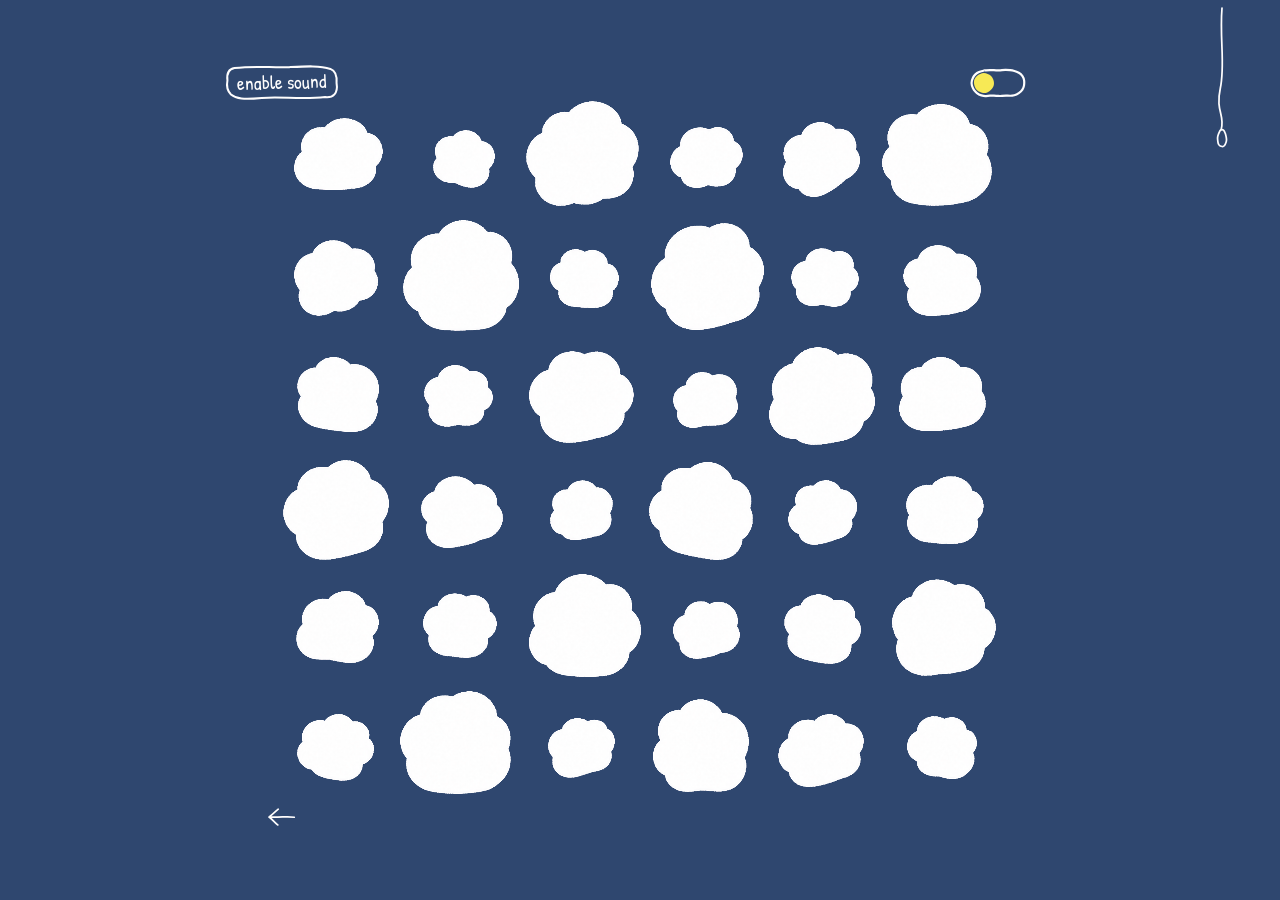
==== sheep.html @ f8cb6d86 "Update light pull rope feedback" ====
<!doctype html>
<html lang="en">
  <head>
    <meta charset="UTF-8" />
    <meta name="viewport" content="width=device-width, initial-scale=1.0" />
    <meta name="theme-color" content="#2F476F" />
    <meta name="description" content="Meet the little sheep." />
    <link rel="icon" href="/favicon.ico?v=20261114-3" sizes="any" />
    <link rel="icon" type="image/png" href="/favicon.png?v=20261114-3" />
    <title>Little Sheep · by Lan</title>
    <style>
      body { background: #2f476f; }
      .curve-cover { position: fixed; inset: 0; z-index: 1000; width: 100%; height: 100%; fill: #a8b5cc; pointer-events: none; visibility: hidden; }
    </style>
    <script type="module" crossorigin src="/assets/translate-toggle-D_30rNad.js"></script>
    <link rel="stylesheet" crossorigin href="/assets/translate-toggle-Cw1ypY0D.css">
  </head>
  <body class="sheep-page">
    <a class="home-link" href="./" aria-label="Back to home">
      <span class="home-link-art" data-press-art><svg viewBox="0 0 44 30" width="40" height="30" fill="none" stroke="#fefdfd" stroke-width="2.1" stroke-linecap="round" stroke-linejoin="round" aria-hidden="true"><path d="M37 15 C29 14 21 16 6 15 M17 5 C13 9 10 12 6 15 C10 18 13 22 17 25" /></svg></span>
    </a>
    <button
      class="translate-toggle"
      id="translate-toggle"
      type="button"
      role="switch"
      aria-label="Translate"
      aria-checked="false"
      data-state="off"
      title="Translate"
      style="background:transparent;border:0"
    >
      <svg class="translate-toggle-art" viewBox="0 0 68 36" aria-hidden="true">
        <path class="translate-toggle-track" id="translate-toggle-track" />
        <path class="translate-toggle-knob" id="translate-toggle-knob" />
      </svg>
    </button>
    <button class="light-switch" id="light-switch" type="button" role="switch" aria-label="Light switch" aria-checked="false" data-state="day" style="background:transparent;border:0">
      <svg class="light-switch-art" viewBox="0 0 90 190" width="76" height="190" fill="none" stroke="#fefdfd" stroke-width="2.05" stroke-linecap="round" stroke-linejoin="round" aria-hidden="true">
        <path class="light-cord" id="light-cord" d="M45 -8 C42 29 49 59 43 87 S49 119 44 136" />
        <path class="light-pull-ring" id="light-pull-ring" d="M44 136 C39 141 38 148 40 153 C43 158 48 155 50 150 C52 145 49 139 44 136 Z" />
      </svg>
    </button>
    <main class="sheep-shell">
      <div class="sheep-viewport">
        <div class="sheep-board" id="sheep-board" aria-label="A field of little sheep. Hover to reveal and hear them; click or touch to enable sound if your browser blocks playback.">
          <img class="sheep-base" src="/assets/sheep-base-hd-2f476f.png" alt="Thirty-six white little sheep on a deep blue background" draggable="false" />
          <div class="face-layer" id="face-layer" aria-hidden="true"></div>
        </div>
      </div>
    </main>
    <svg class="curve-cover" aria-hidden="true" viewBox="0 0 100 100" preserveAspectRatio="none"><path d="M0 100H100V0H0Z" /></svg>
  </body>
</html>
---- assets/translate-toggle-Cw1ypY0D.css ----
@font-face{font-family:Patrick Hand;src:url(/assets/patrick-hand.ttf) format("truetype");font-style:normal;font-weight:400;font-display:swap}@font-face{font-family:superpop-variable;src:url(/assets/superpop-variable.ttf) format("truetype");font-style:normal;font-weight:200 700;font-display:swap}@font-face{font-family:"Baloo 2";src:url(/assets/baloo2-latin.woff2) format("woff2");font-style:normal;font-weight:400 600;font-display:swap}:root{--sheep-control-right-center: calc(75vw + 38px) ;--sheep-control-top: 6.6vh;--sheep-control-art-scale: 1;font-family:"Baloo 2",Arial Rounded MT Bold,system-ui,sans-serif;color:#44434a;background:#2f476f;font-synthesis:none;text-rendering:optimizeLegibility;-webkit-font-smoothing:antialiased}*{box-sizing:border-box}.app-view.is-hidden{visibility:hidden;pointer-events:none}.sheep-view{position:fixed;inset:0}html,body{width:100%;min-height:100%;margin:0}body{overflow:hidden;background:#2f476f}@media(hover:hover)and (pointer:fine){html,body,body *{cursor:none!important}}.mushroom-pointer{position:fixed;z-index:2147483647;top:0;left:0;width:32px;height:39px;opacity:0;display:block;pointer-events:none;-webkit-user-select:none;user-select:none;transform:translate3d(-100px,-100px,0);will-change:transform;isolation:isolate}.mushroom-pointer.is-visible{opacity:1}.curve-cover{position:fixed;inset:0;z-index:1000;width:100%;height:100%;fill:#a8b5cc;pointer-events:none;visibility:hidden}.curve-transition-active .mushroom-pointer{opacity:0}@media(hover:none),(pointer:coarse){.mushroom-pointer{display:none}}.entry-shell{display:flex;min-height:100svh;width:100%;flex-direction:column;align-items:center;justify-content:center;padding:32px 18px 44px;text-align:center}.entry-page .entry-shell{font-family:superpop-variable,Arial Rounded MT Bold,system-ui,sans-serif;font-weight:200}.entry-intro{margin-bottom:32px;transform:translateY(13px)}.entry-intro h1{margin:0;color:#fff1cf;font-size:clamp(17px,1.85vw,21px);font-weight:400;line-height:1.2;letter-spacing:.005em}.entry-intro p{margin:8px 0 0;transform:translateY(3px);color:#e3e1e5;font-family:"Baloo 2",Arial Rounded MT Bold,system-ui,sans-serif;font-size:clamp(16px,1.55vw,18px);font-weight:400;line-height:1.3}.line-frame{position:relative;width:min(705px,94vw);aspect-ratio:3 / 1;touch-action:none}.line-frame canvas{display:block;position:absolute;inset:0;width:100%;height:100%}.line-frame .rive-canvas{top:calc(16px - 10.5%);left:-10.5%;right:auto;bottom:auto;width:121%;height:121%}.rive-canvas{filter:invert(1);mix-blend-mode:screen;touch-action:none}.entry-enter{--entry-enter-offset-y: 16px;margin-top:34px;transform-origin:center;visibility:hidden;opacity:0;pointer-events:none;color:#c4b977;font-size:clamp(20px,2.3vw,24px);font-weight:200;line-height:1.3;text-decoration:none;transition:font-weight .18s ease,color .18s ease,text-shadow .18s ease}.entry-enter:hover,.entry-enter.is-activating{color:#f7e955;font-weight:700}.entry-enter:hover{text-shadow:0 0 7px rgb(247 233 85 / 30%),0 0 15px rgb(247 233 85 / 16%)}.entry-enter.is-activating{text-shadow:0 0 7px rgb(247 233 85 / 42%),0 0 15px rgb(247 233 85 / 24%)}.entry-enter:focus-visible{outline:2px solid currentColor;outline-offset:5px}.entry-credit{margin:16px 0 0;font-size:14px;font-weight:200;letter-spacing:.01em;color:#cbd5e7}.sheep-shell{position:relative;z-index:1;display:grid;min-height:100svh;place-items:center;padding:3vmin}.sheep-viewport{position:relative;width:min(94vw,88svh,900px);aspect-ratio:1}.sheep-board{position:relative;width:100%;aspect-ratio:1;touch-action:none;-webkit-user-select:none;user-select:none}.translate-toggle{position:fixed;z-index:50;top:var(--sheep-control-top);left:var(--sheep-control-right-center);transform:translate(-50%);display:grid;width:76px;height:48px;place-items:center;padding:4px;border:0;border-radius:999px;background:transparent;-webkit-tap-highlight-color:transparent}.translate-toggle-art{display:block;width:68px;height:36px;overflow:visible;transform:scale(var(--sheep-control-art-scale));transform-origin:center}.translate-toggle-track{fill:transparent;stroke:#fefdfd;stroke-width:2.5px;stroke-linecap:round;stroke-linejoin:round}.translate-toggle-knob,.translate-toggle[data-state=on] .translate-toggle-track{fill:#f7e955}.translate-toggle[data-state=on] .translate-toggle-knob{fill:#866389}.translate-toggle:focus-visible{outline:2px solid #866389;outline-offset:2px}.sheep-base,.face-layer{position:absolute;inset:0;width:100%;height:100%}.sheep-base{display:block;pointer-events:none}.face-layer{pointer-events:none}.sheep-board.is-momentum-ready>.sheep-base{visibility:hidden}.sheep-motion,.sheep-body{position:absolute;display:block;pointer-events:none}.sheep-motion{overflow:visible}.sheep-body-mask{position:absolute;inset:0;pointer-events:none;-webkit-mask-image:url(/assets/sheep-body-mask.png);mask-image:url(/assets/sheep-body-mask.png);mask-mode:alpha;-webkit-mask-size:var(--sheep-mask-size, 100% 100%);mask-size:var(--sheep-mask-size, 100% 100%);-webkit-mask-position:var(--sheep-mask-position, 0 0);mask-position:var(--sheep-mask-position, 0 0);-webkit-mask-repeat:no-repeat;mask-repeat:no-repeat}.sheep-face{display:block;position:absolute;opacity:0;pointer-events:none;transform:translateY(22%) scale(.72);transform-origin:center 72%;transition:opacity .17s ease-out,transform .32s cubic-bezier(.19,1.27,.32,1);will-change:transform,opacity}.sheep-face.is-active{opacity:1;transform:translateY(0) scale(1)}@media(max-width:500px){:root{--sheep-control-right-center: 75vw;--sheep-control-top: max(28px, env(safe-area-inset-top), env(safe-area-inset-bottom))}.entry-shell{padding-bottom:24px}.entry-intro{margin-bottom:22px;transform:none}.entry-intro p{transform:none}.line-frame .rive-canvas{inset:0;width:100%;height:100%}.entry-enter{--entry-enter-offset-y: 8px;margin-top:28px}.entry-credit{margin-top:12px}.sheep-viewport{width:min(94vw,76svh);overflow:hidden}.sheep-board{position:absolute;width:150%;left:-25%;top:-25%}.sheep-board .is-outer-ring{display:none}.sheep-base{clip-path:inset(20% 19% 20.5% 19%)}}@media(prefers-reduced-motion:reduce){.sheep-face{transition:none}}.sound-recovery{position:fixed;left:calc(100vw - var(--sheep-control-right-center));top:var(--sheep-control-top);transform:translate(-50%);z-index:50;width:132px;height:48px;padding:0;border:0;background:transparent;color:#fefdfd;font:22px Patrick Hand,cursive;line-height:1;cursor:pointer;-webkit-tap-highlight-color:transparent}.sound-recovery-art{position:relative;display:grid;place-items:center;width:100%;height:100%;transform-origin:center}.sound-recovery svg{position:absolute;inset:2px 0;width:100%;height:44px;overflow:visible;transform:scale(var(--sheep-control-art-scale));transform-origin:center}.sound-recovery path{fill:none;stroke:currentColor;stroke-width:2.3;stroke-linecap:round;stroke-linejoin:round}.sound-recovery-label{position:relative;display:block;transform:rotate(-1.3deg) translateY(-1px) scale(var(--sheep-control-art-scale))}.sound-recovery[hidden]{display:none}.sound-recovery:focus-visible{outline:2px solid currentColor;outline-offset:4px}@media(max-width:500px){.sound-recovery{width:96px;font-size:18px}.sound-recovery svg{left:50%;right:auto;width:87px;transform:translate(-50%) scale(var(--sheep-control-art-scale))}}.home-link{position:fixed;z-index:50;left:calc(100vw - var(--sheep-control-right-center));bottom:var(--sheep-control-top);transform:translate(-50%);display:flex;align-items:center;justify-content:center;width:76px;height:48px;padding:0;color:#fefdfd;text-decoration:none;-webkit-tap-highlight-color:transparent}.home-link-art{display:grid;place-items:center;width:48px;height:48px;transform-origin:center}.home-link svg{display:block;width:40px;height:30px;overflow:visible;transform:scale(var(--sheep-control-art-scale));transform-origin:center}.home-link path{fill:none;stroke:currentColor;stroke-width:2.1;stroke-linecap:round;stroke-linejoin:round}.home-link:focus-visible{outline:2px solid currentColor;outline-offset:4px}.sheep-night{position:fixed;inset:0;z-index:20;pointer-events:none;display:none}.sheep-page .sheep-night{display:block}.sheep-night-shade,.sheep-night-stars{position:absolute;inset:0}.sheep-night-shade{background:radial-gradient(circle var(--night-radius, 280px) at var(--night-x, 50%) var(--night-y, 50%),rgb(0 0 0 / 2%) 0%,rgb(0 0 0 / 12%) 22%,rgb(0 0 0 / 42%) 48%,rgb(0 0 0 / 72%) 76%,rgb(0 0 0 / 86%) 100%)}.sheep-light-definitions{position:absolute;pointer-events:none;overflow:hidden}.sheep-night-shade.is-risograph{background:#000000db;-webkit-mask-image:linear-gradient(#000,#000),var(--night-stamp);mask-image:linear-gradient(#000,#000),var(--night-stamp);-webkit-mask-size:100% 100%,calc(var(--night-radius) * 2) calc(var(--night-radius) * 2);mask-size:100% 100%,calc(var(--night-radius) * 2) calc(var(--night-radius) * 2);-webkit-mask-repeat:no-repeat;mask-repeat:no-repeat;-webkit-mask-position:0 0,calc(var(--night-x) - var(--night-radius)) calc(var(--night-y) - var(--night-radius));mask-position:0 0,calc(var(--night-x) - var(--night-radius)) calc(var(--night-y) - var(--night-radius));-webkit-mask-composite:xor;mask-composite:exclude}.sheep-night-glow{position:fixed;z-index:0;pointer-events:none;display:none;left:calc(var(--night-x, 50vw) - var(--night-radius, 280px));top:calc(var(--night-y, 50vh) - var(--night-radius, 280px));width:calc(var(--night-radius, 280px) * 2);height:calc(var(--night-radius, 280px) * 2);background:var(--night-glow-stamp) center / contain no-repeat;mix-blend-mode:screen;opacity:.92}.sheep-page .sheep-night-glow:not([hidden]){display:block}.sheep-star{position:absolute;opacity:var(--star-opacity);color:#f4cd62;transform-origin:center;animation:sheep-star-twinkle var(--star-duration) ease-out var(--star-delay) infinite}.sheep-star svg{display:block;width:100%;height:100%;overflow:visible;filter:var(--sheep-star-filter, none)}.sheep-star path{fill:currentColor;stroke:none}.sheep-night.is-paused .sheep-star{animation-play-state:paused}@keyframes sheep-star-twinkle{0%,to{opacity:var(--star-opacity);transform:scale(1)}50%{opacity:calc(var(--star-opacity) * .2);transform:scale(.65)}}.light-switch{position:fixed;z-index:60;top:0;right:1.6vw;width:76px;height:190px;padding:0;border:0;background:transparent;touch-action:none;-webkit-tap-highlight-color:transparent}.light-switch-art{display:block;width:100%;height:100%;overflow:visible}.light-cord,.light-pull-ring{fill:none;stroke:#fefdfd;stroke-width:2.05;stroke-linecap:round;stroke-linejoin:round}.light-cord{stroke-width:var(--light-cord-width, 2.05px)}.light-switch:focus-visible{outline:2px solid #f7e955;outline-offset:-2px;border-radius:24px}@media(max-width:500px){.light-switch{right:0;transform:scale(.88);transform-origin:top center}}@media(prefers-reduced-motion:reduce){.sheep-star{animation:none}}
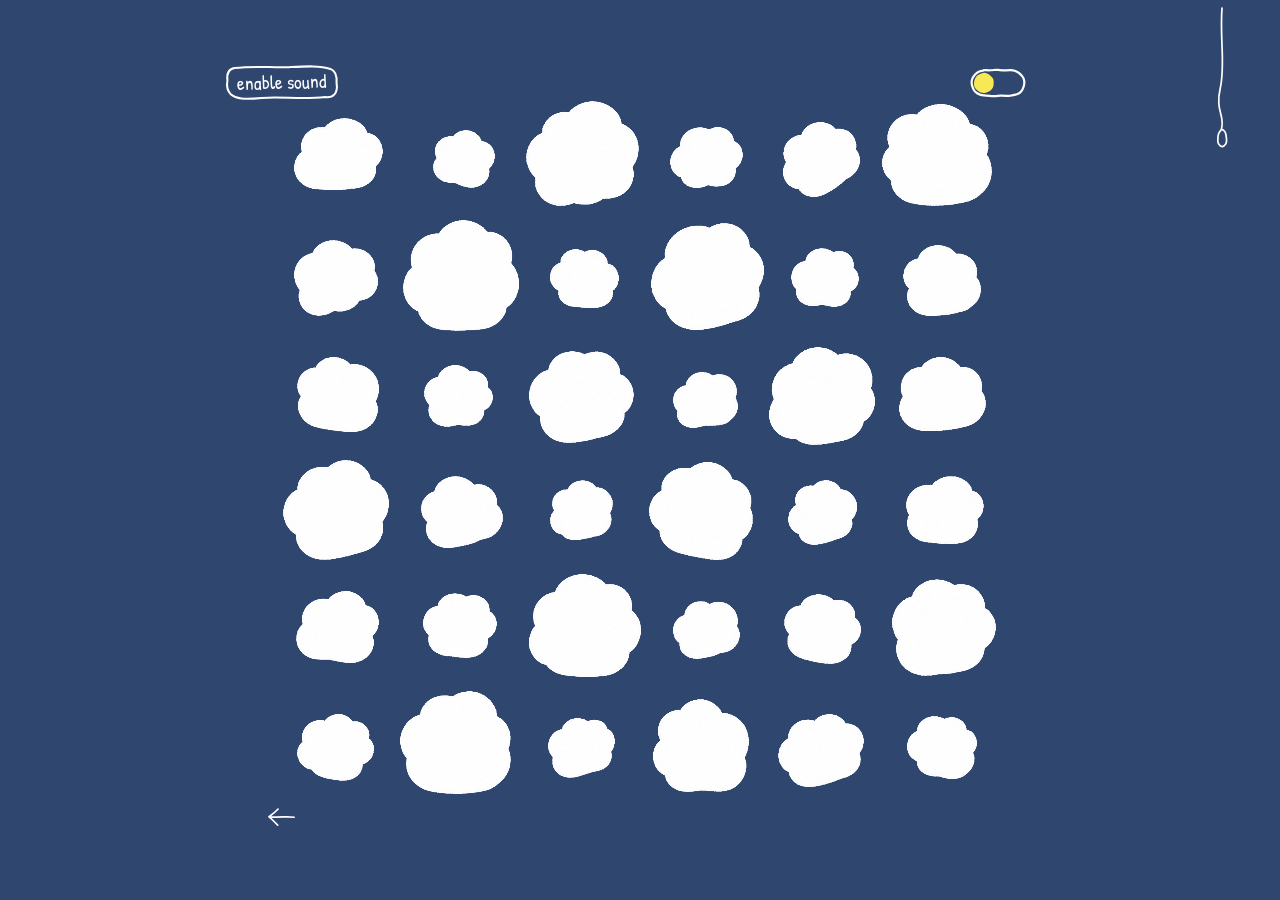
==== commit acb29eda: "Soften light switch pull feedback" ====
--- a/sheep.html
+++ b/sheep.html
@@ -12,8 +12,8 @@
       body { background: #2f476f; }
       .curve-cover { position: fixed; inset: 0; z-index: 1000; width: 100%; height: 100%; fill: #a8b5cc; pointer-events: none; visibility: hidden; }
     </style>
-    <script type="module" crossorigin src="/assets/translate-toggle-D_30rNad.js"></script>
-    <link rel="stylesheet" crossorigin href="/assets/translate-toggle-Cw1ypY0D.css">
+    <script type="module" crossorigin src="/assets/translate-toggle-CAaDZw1G.js"></script>
+    <link rel="stylesheet" crossorigin href="/assets/translate-toggle-Buta1NpE.css">
   </head>
   <body class="sheep-page">
     <a class="home-link" href="./" aria-label="Back to home">
--- a/assets/translate-toggle-Buta1NpE.css
+++ b/assets/translate-toggle-Buta1NpE.css
@@ -0,0 +1 @@
+@font-face{font-family:Patrick Hand;src:url(/assets/patrick-hand.ttf) format("truetype");font-style:normal;font-weight:400;font-display:swap}@font-face{font-family:superpop-variable;src:url(/assets/superpop-variable.ttf) format("truetype");font-style:normal;font-weight:200 700;font-display:swap}@font-face{font-family:"Baloo 2";src:url(/assets/baloo2-latin.woff2) format("woff2");font-style:normal;font-weight:400 600;font-display:swap}:root{--sheep-control-right-center: calc(75vw + 38px) ;--sheep-control-top: 6.6vh;--sheep-control-art-scale: 1;font-family:"Baloo 2",Arial Rounded MT Bold,system-ui,sans-serif;color:#44434a;background:#2f476f;font-synthesis:none;text-rendering:optimizeLegibility;-webkit-font-smoothing:antialiased}*{box-sizing:border-box}.app-view.is-hidden{visibility:hidden;pointer-events:none}.sheep-view{position:fixed;inset:0}html,body{width:100%;min-height:100%;margin:0}body{overflow:hidden;overscroll-behavior:none;background:#2f476f}@media(hover:hover)and (pointer:fine){html,body,body *{cursor:none!important}}.mushroom-pointer{position:fixed;z-index:2147483647;top:0;left:0;width:32px;height:39px;opacity:0;display:block;pointer-events:none;-webkit-user-select:none;user-select:none;transform:translate3d(-100px,-100px,0);will-change:transform;isolation:isolate}.mushroom-pointer.is-visible{opacity:1}.curve-cover{position:fixed;inset:0;z-index:1000;width:100%;height:100%;fill:#a8b5cc;pointer-events:none;visibility:hidden}.curve-transition-active .mushroom-pointer{opacity:0}.entry-shell{display:flex;min-height:100svh;width:100%;flex-direction:column;align-items:center;justify-content:center;padding:32px 18px 44px;text-align:center}.entry-page .entry-shell{font-family:superpop-variable,Arial Rounded MT Bold,system-ui,sans-serif;font-weight:200}.entry-intro{margin-bottom:32px;transform:translateY(13px)}.entry-intro h1{margin:0;color:#fff1cf;font-size:clamp(17px,1.85vw,21px);font-weight:400;line-height:1.2;letter-spacing:.005em}.entry-intro p{margin:8px 0 0;transform:translateY(3px);color:#e3e1e5;font-family:"Baloo 2",Arial Rounded MT Bold,system-ui,sans-serif;font-size:clamp(16px,1.55vw,18px);font-weight:400;line-height:1.3}.line-frame{position:relative;width:min(705px,94vw);aspect-ratio:3 / 1;touch-action:none}.line-frame canvas{display:block;position:absolute;inset:0;width:100%;height:100%}.line-frame .rive-canvas{top:calc(16px - 10.5%);left:-10.5%;right:auto;bottom:auto;width:121%;height:121%}.rive-canvas{filter:invert(1);mix-blend-mode:screen;touch-action:none}.entry-enter{--entry-enter-offset-y: 16px;margin-top:34px;transform-origin:center;visibility:hidden;opacity:0;pointer-events:none;color:#c4b977;font-size:clamp(20px,2.3vw,24px);font-weight:200;line-height:1.3;text-decoration:none;transition:font-weight .18s ease,color .18s ease,text-shadow .18s ease}.entry-enter:hover,.entry-enter.is-activating{color:#f7e955;font-weight:700}.entry-enter:hover{text-shadow:0 0 7px rgb(247 233 85 / 30%),0 0 15px rgb(247 233 85 / 16%)}.entry-enter.is-activating{text-shadow:0 0 7px rgb(247 233 85 / 42%),0 0 15px rgb(247 233 85 / 24%)}.entry-enter:focus-visible{outline:2px solid currentColor;outline-offset:5px}.entry-credit{margin:16px 0 0;font-size:14px;font-weight:200;letter-spacing:.01em;color:#cbd5e7}.sheep-shell{position:relative;z-index:1;display:grid;min-height:100svh;place-items:center;padding:3vmin}.sheep-viewport{position:relative;width:min(94vw,88svh,900px);aspect-ratio:1}.sheep-board{position:relative;width:100%;aspect-ratio:1;touch-action:none;-webkit-user-select:none;user-select:none}.translate-toggle{position:fixed;z-index:50;top:var(--sheep-control-top);left:var(--sheep-control-right-center);transform:translate(-50%);display:grid;width:76px;height:48px;place-items:center;padding:4px;border:0;border-radius:999px;background:transparent;-webkit-tap-highlight-color:transparent}.translate-toggle-art{display:block;width:68px;height:36px;overflow:visible;transform:scale(var(--sheep-control-art-scale));transform-origin:center}.translate-toggle-track{fill:transparent;stroke:#fefdfd;stroke-width:2.5px;stroke-linecap:round;stroke-linejoin:round}.translate-toggle-knob,.translate-toggle[data-state=on] .translate-toggle-track{fill:#f7e955}.translate-toggle[data-state=on] .translate-toggle-knob{fill:#866389}.translate-toggle:focus-visible{outline:2px solid #866389;outline-offset:2px}.sheep-base,.face-layer{position:absolute;inset:0;width:100%;height:100%}.sheep-base{display:block;pointer-events:none}.face-layer{pointer-events:none}.sheep-board.is-momentum-ready>.sheep-base{visibility:hidden}.sheep-motion,.sheep-body{position:absolute;display:block;pointer-events:none}.sheep-motion{overflow:visible}.sheep-body-mask{position:absolute;inset:0;pointer-events:none;-webkit-mask-image:url(/assets/sheep-body-mask.png);mask-image:url(/assets/sheep-body-mask.png);mask-mode:alpha;-webkit-mask-size:var(--sheep-mask-size, 100% 100%);mask-size:var(--sheep-mask-size, 100% 100%);-webkit-mask-position:var(--sheep-mask-position, 0 0);mask-position:var(--sheep-mask-position, 0 0);-webkit-mask-repeat:no-repeat;mask-repeat:no-repeat}.sheep-face{display:block;position:absolute;opacity:0;pointer-events:none;transform:translateY(22%) scale(.72);transform-origin:center 72%;transition:opacity .17s ease-out,transform .32s cubic-bezier(.19,1.27,.32,1)}.sheep-face.is-active{will-change:transform,opacity;opacity:1;transform:translateY(0) scale(1)}@media(max-width:500px){:root{--sheep-control-right-center: 75vw;--sheep-control-top: max(28px, env(safe-area-inset-top), env(safe-area-inset-bottom))}.entry-shell{padding-bottom:24px}.entry-intro{margin-bottom:22px;transform:none}.entry-intro p{transform:none}.line-frame .rive-canvas{inset:0;width:100%;height:100%}.entry-enter{--entry-enter-offset-y: 8px;margin-top:28px}.entry-credit{margin-top:12px}.sheep-viewport{width:min(94vw,76svh);overflow:hidden}.sheep-board{position:absolute;width:150%;left:-25%;top:-25%}.sheep-board .is-outer-ring{display:none}.sheep-base{clip-path:inset(20% 19% 20.5% 19%)}}@media(prefers-reduced-motion:reduce){.sheep-face{transition:none}}.sound-recovery{position:fixed;left:calc(100vw - var(--sheep-control-right-center));top:var(--sheep-control-top);transform:translate(-50%);z-index:50;width:132px;height:48px;padding:0;border:0;background:transparent;color:#fefdfd;font:22px Patrick Hand,cursive;line-height:1;cursor:pointer;-webkit-tap-highlight-color:transparent}.sound-recovery-art{position:relative;display:grid;place-items:center;width:100%;height:100%;transform-origin:center}.sound-recovery svg{position:absolute;inset:2px 0;width:100%;height:44px;overflow:visible;transform:scale(var(--sheep-control-art-scale));transform-origin:center}.sound-recovery path{fill:none;stroke:currentColor;stroke-width:2.3;stroke-linecap:round;stroke-linejoin:round}.sound-recovery-label{position:relative;display:block;transform:rotate(-1.3deg) translateY(-1px) scale(var(--sheep-control-art-scale))}.sound-recovery[hidden]{display:none}.sound-recovery:focus-visible{outline:2px solid currentColor;outline-offset:4px}@media(max-width:500px){.sound-recovery{width:96px;font-size:18px}.sound-recovery svg{left:50%;right:auto;width:87px;transform:translate(-50%) scale(var(--sheep-control-art-scale))}}.home-link{position:fixed;z-index:50;left:calc(100vw - var(--sheep-control-right-center));bottom:var(--sheep-control-top);transform:translate(-50%);display:flex;align-items:center;justify-content:center;width:76px;height:48px;padding:0;color:#fefdfd;text-decoration:none;-webkit-tap-highlight-color:transparent}.home-link-art{display:grid;place-items:center;width:48px;height:48px;transform-origin:center}.home-link svg{display:block;width:40px;height:30px;overflow:visible;transform:scale(var(--sheep-control-art-scale));transform-origin:center}.home-link path{fill:none;stroke:currentColor;stroke-width:2.1;stroke-linecap:round;stroke-linejoin:round}.home-link:focus-visible{outline:2px solid currentColor;outline-offset:4px}.sheep-night{position:fixed;inset:0;z-index:20;pointer-events:none;display:none}.sheep-night[hidden]{display:none}.sheep-night-shade,.sheep-night-stars{position:absolute;inset:0}.sheep-night-shade{background:radial-gradient(circle var(--night-radius, 280px) at var(--night-x, 50%) var(--night-y, 50%),rgb(0 0 0 / 2%) 0%,rgb(0 0 0 / 12%) 22%,rgb(0 0 0 / 42%) 48%,rgb(0 0 0 / 72%) 76%,rgb(0 0 0 / 86%) 100%)}.sheep-night-shade.is-vector-light{background:none}.sheep-night-shade.is-vector-light>svg{display:block;overflow:hidden}.sheep-light-definitions{position:absolute;pointer-events:none;overflow:hidden}.sheep-night-shade.is-risograph{background:#000000db;-webkit-mask-image:linear-gradient(#000,#000),var(--night-stamp);mask-image:linear-gradient(#000,#000),var(--night-stamp);-webkit-mask-size:100% 100%,calc(var(--night-radius) * 2) calc(var(--night-radius) * 2);mask-size:100% 100%,calc(var(--night-radius) * 2) calc(var(--night-radius) * 2);-webkit-mask-repeat:no-repeat;mask-repeat:no-repeat;-webkit-mask-position:0 0,calc(var(--night-x) - var(--night-radius)) calc(var(--night-y) - var(--night-radius));mask-position:0 0,calc(var(--night-x) - var(--night-radius)) calc(var(--night-y) - var(--night-radius));-webkit-mask-composite:xor;mask-composite:exclude}.sheep-night-glow{position:fixed;z-index:0;pointer-events:none;display:none;left:calc(var(--night-x, 50vw) - var(--night-radius, 280px));top:calc(var(--night-y, 50vh) - var(--night-radius, 280px));width:calc(var(--night-radius, 280px) * 2);height:calc(var(--night-radius, 280px) * 2);background:var(--night-glow-stamp) center / contain no-repeat;mix-blend-mode:screen;opacity:.92}.sheep-page .sheep-night-glow:not([hidden]){display:block}.sheep-star{position:absolute;opacity:var(--star-opacity);color:#f4cd62;transform-origin:center;animation:sheep-star-twinkle var(--star-duration) ease-out var(--star-delay) infinite}.sheep-star svg{display:block;width:100%;height:100%;overflow:visible;filter:var(--sheep-star-filter, none)}.sheep-star path{fill:currentColor;stroke:none}.sheep-night.is-paused .sheep-star{animation-play-state:paused}@keyframes sheep-star-twinkle{0%,to{opacity:var(--star-opacity);transform:scale(1)}50%{opacity:calc(var(--star-opacity) * .2);transform:scale(.65)}}.light-switch{position:fixed;z-index:60;top:0;right:1.6vw;width:76px;height:190px;padding:0;border:0;background:transparent;touch-action:none;-webkit-tap-highlight-color:transparent}.light-switch-art{display:block;width:100%;height:100%;overflow:visible}.light-cord,.light-pull-ring{fill:none;stroke:#fefdfd;stroke-width:var(--light-pull-stroke-width, 2.05px);stroke-linecap:round;stroke-linejoin:round}.light-switch:focus-visible{outline:2px solid #f7e955;outline-offset:-2px;border-radius:24px}@media(max-width:500px){.light-switch{right:0;transform:scale(.88);transform-origin:top center}}@media(prefers-reduced-motion:reduce){.sheep-star{animation:none}}
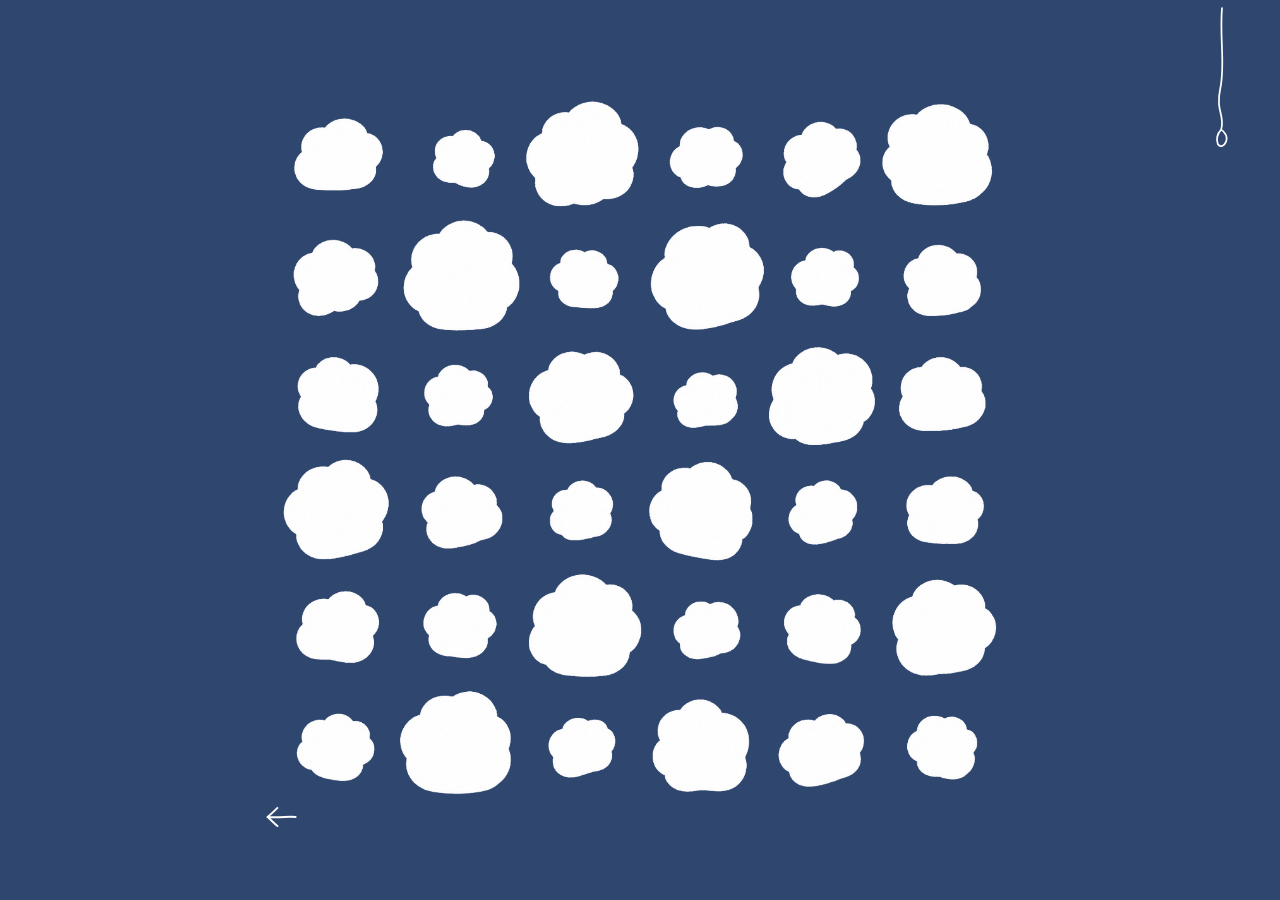
==== commit 59aafd04: "Refresh website icon cache references" ====
--- a/sheep.html
+++ b/sheep.html
@@ -5,14 +5,14 @@
     <meta name="viewport" content="width=device-width, initial-scale=1.0" />
     <meta name="theme-color" content="#2F476F" />
     <meta name="description" content="Meet the little sheep." />
-    <link rel="icon" href="/favicon.ico?v=20261114-3" sizes="any" />
-    <link rel="icon" type="image/png" href="/favicon.png?v=20261114-3" />
+    <link rel="icon" href="/favicon.ico?v=20261115-4" sizes="any" />
+    <link rel="icon" type="image/png" href="/favicon.png?v=20261115-4" />
     <title>Little Sheep · by Lan</title>
     <style>
       body { background: #2f476f; }
       .curve-cover { position: fixed; inset: 0; z-index: 1000; width: 100%; height: 100%; fill: #a8b5cc; pointer-events: none; visibility: hidden; }
     </style>
-    <script type="module" crossorigin src="/assets/translate-toggle-CAaDZw1G.js"></script>
+    <script type="module" crossorigin src="/assets/translate-toggle-Ddh_TI8Z.js"></script>
     <link rel="stylesheet" crossorigin href="/assets/translate-toggle-Buta1NpE.css">
   </head>
   <body class="sheep-page">
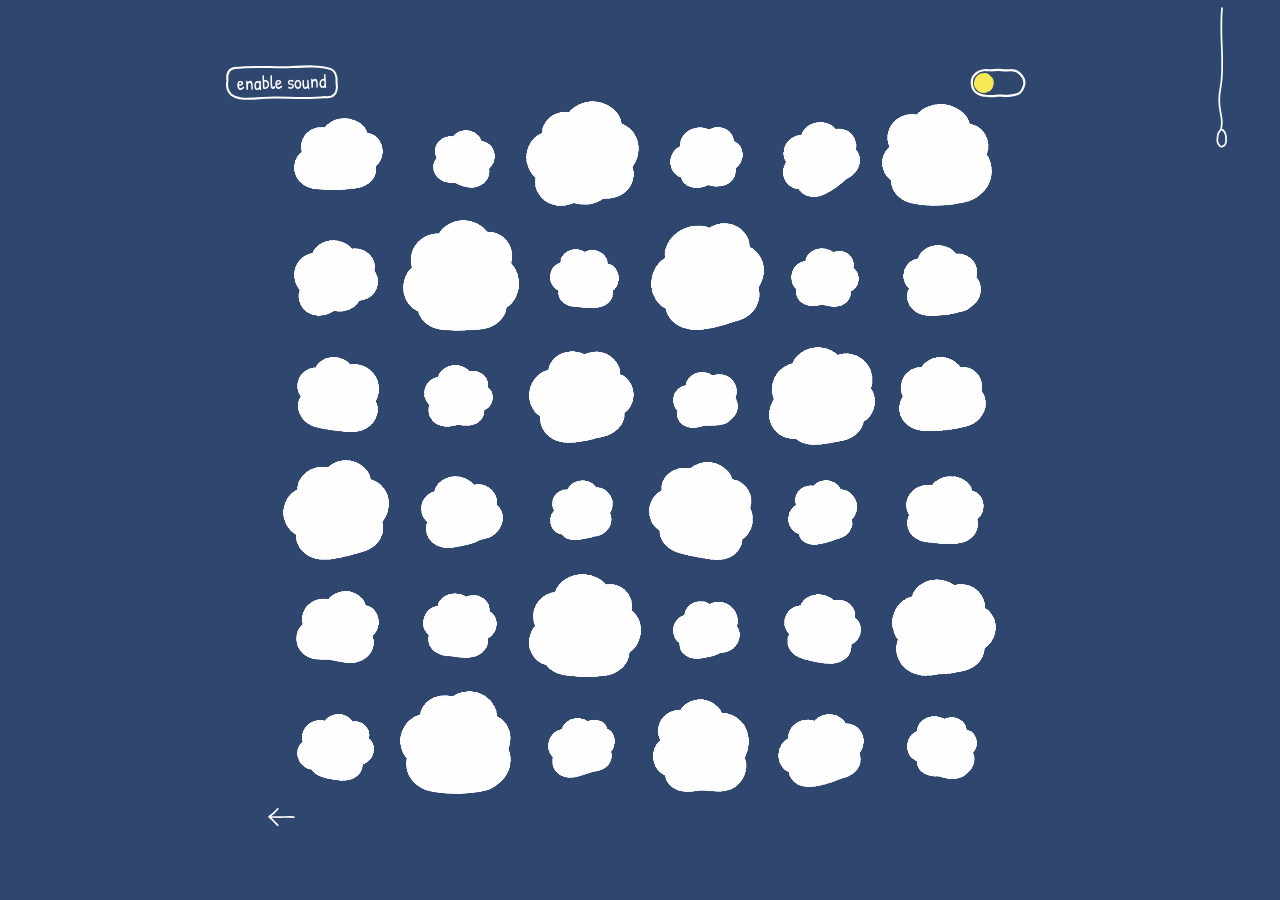
==== commit 869bf72d: "Preserve published scripts when refreshing icons" ====
--- a/sheep.html
+++ b/sheep.html
@@ -12,7 +12,7 @@
       body { background: #2f476f; }
       .curve-cover { position: fixed; inset: 0; z-index: 1000; width: 100%; height: 100%; fill: #a8b5cc; pointer-events: none; visibility: hidden; }
     </style>
-    <script type="module" crossorigin src="/assets/translate-toggle-Ddh_TI8Z.js"></script>
+    <script type="module" crossorigin src="/assets/translate-toggle-CAaDZw1G.js"></script>
     <link rel="stylesheet" crossorigin href="/assets/translate-toggle-Buta1NpE.css">
   </head>
   <body class="sheep-page">
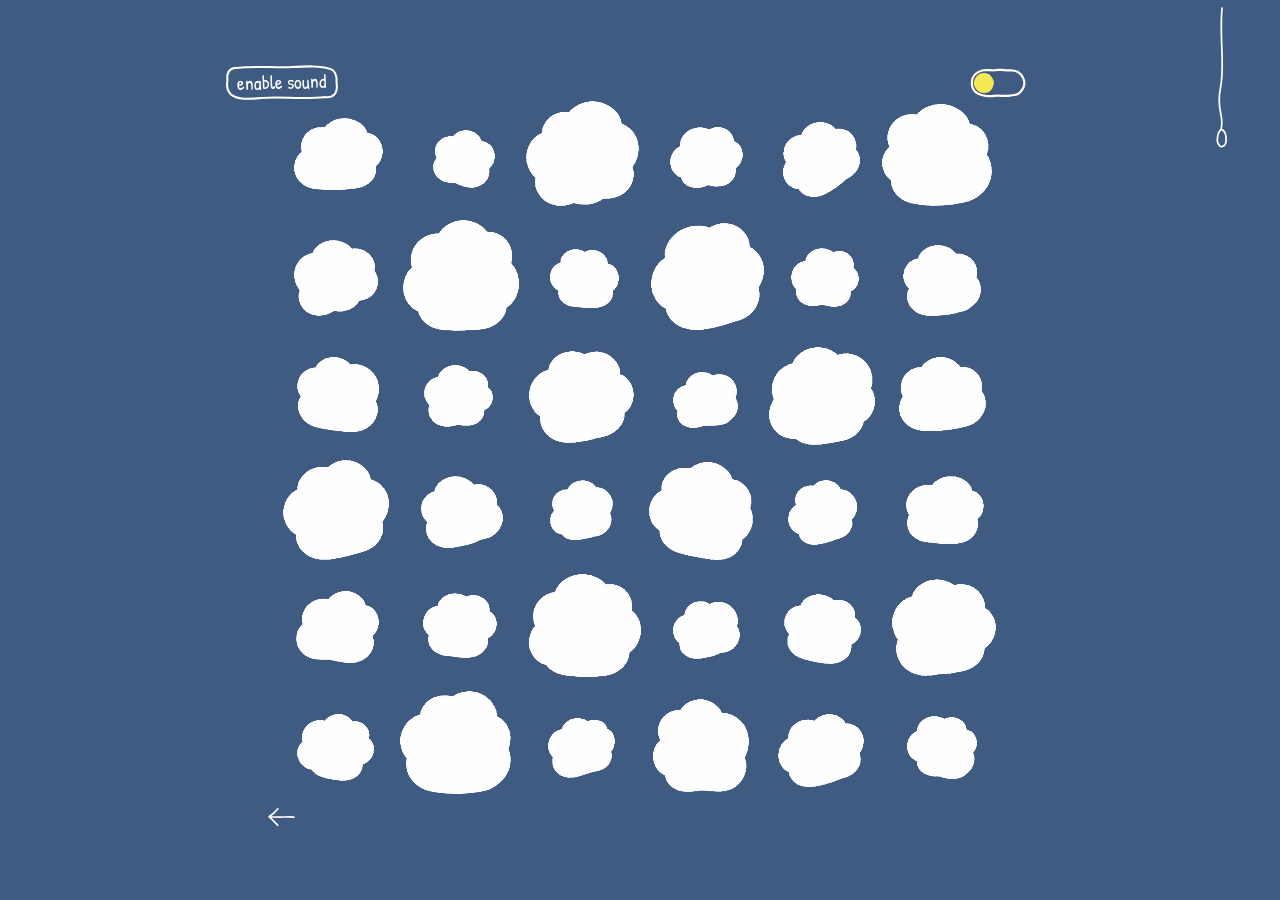
==== commit be16ddd3: "Brighten site background to #405B82" ====
--- a/sheep.html
+++ b/sheep.html
@@ -3,17 +3,17 @@
   <head>
     <meta charset="UTF-8" />
     <meta name="viewport" content="width=device-width, initial-scale=1.0" />
-    <meta name="theme-color" content="#2F476F" />
+    <meta name="theme-color" content="#405B82" />
     <meta name="description" content="Meet the little sheep." />
     <link rel="icon" href="/favicon.ico?v=20261115-4" sizes="any" />
     <link rel="icon" type="image/png" href="/favicon.png?v=20261115-4" />
     <title>Little Sheep · by Lan</title>
     <style>
-      body { background: #2f476f; }
+      body { background: #405b82; }
       .curve-cover { position: fixed; inset: 0; z-index: 1000; width: 100%; height: 100%; fill: #a8b5cc; pointer-events: none; visibility: hidden; }
     </style>
-    <script type="module" crossorigin src="/assets/translate-toggle-CAaDZw1G.js"></script>
-    <link rel="stylesheet" crossorigin href="/assets/translate-toggle-Buta1NpE.css">
+    <script type="module" crossorigin src="/assets/translate-toggle-Bk2ysANu.js"></script>
+    <link rel="stylesheet" crossorigin href="/assets/translate-toggle-D5ceTv0U.css">
   </head>
   <body class="sheep-page">
     <a class="home-link" href="./" aria-label="Back to home">
@@ -44,7 +44,7 @@
     <main class="sheep-shell">
       <div class="sheep-viewport">
         <div class="sheep-board" id="sheep-board" aria-label="A field of little sheep. Hover to reveal and hear them; click or touch to enable sound if your browser blocks playback.">
-          <img class="sheep-base" src="/assets/sheep-base-hd-2f476f.png" alt="Thirty-six white little sheep on a deep blue background" draggable="false" />
+          <img class="sheep-base" src="/assets/sheep-base-hd-405b82.png" alt="Thirty-six white little sheep on a blue background" draggable="false" />
           <div class="face-layer" id="face-layer" aria-hidden="true"></div>
         </div>
       </div>
--- a/assets/translate-toggle-D5ceTv0U.css
+++ b/assets/translate-toggle-D5ceTv0U.css
@@ -0,0 +1 @@
+@font-face{font-family:Patrick Hand;src:url(/assets/patrick-hand.ttf) format("truetype");font-style:normal;font-weight:400;font-display:swap}@font-face{font-family:superpop-variable;src:url(/assets/superpop-variable.ttf) format("truetype");font-style:normal;font-weight:200 700;font-display:swap}@font-face{font-family:"Baloo 2";src:url(/assets/baloo2-latin.woff2) format("woff2");font-style:normal;font-weight:400 600;font-display:swap}:root{--sheep-control-right-center: calc(75vw + 38px) ;--sheep-control-top: 6.6vh;--sheep-control-art-scale: 1;font-family:"Baloo 2",Arial Rounded MT Bold,system-ui,sans-serif;color:#44434a;background:#405b82;font-synthesis:none;text-rendering:optimizeLegibility;-webkit-font-smoothing:antialiased}*{box-sizing:border-box}.app-view.is-hidden{visibility:hidden;pointer-events:none}.sheep-view{position:fixed;inset:0}html,body{width:100%;min-height:100%;margin:0}body{overflow:hidden;overscroll-behavior:none;background:#405b82}@media(hover:hover)and (pointer:fine){html,body,body *{cursor:none!important}}.mushroom-pointer{position:fixed;z-index:2147483647;top:0;left:0;width:32px;height:39px;opacity:0;display:block;pointer-events:none;-webkit-user-select:none;user-select:none;transform:translate3d(-100px,-100px,0);will-change:transform;isolation:isolate}.mushroom-pointer.is-visible{opacity:1}.curve-cover{position:fixed;inset:0;z-index:1000;width:100%;height:100%;fill:#a8b5cc;pointer-events:none;visibility:hidden}.curve-transition-active .mushroom-pointer{opacity:0}.entry-shell{display:flex;min-height:100svh;width:100%;flex-direction:column;align-items:center;justify-content:center;padding:32px 18px 44px;text-align:center}.entry-page .entry-shell{font-family:superpop-variable,Arial Rounded MT Bold,system-ui,sans-serif;font-weight:200}.entry-intro{margin-bottom:32px;transform:translateY(13px)}.entry-intro h1{margin:0;color:#fff1cf;font-size:clamp(17px,1.85vw,21px);font-weight:400;line-height:1.2;letter-spacing:.005em}.entry-intro p{margin:8px 0 0;transform:translateY(3px);color:#e3e1e5;font-family:"Baloo 2",Arial Rounded MT Bold,system-ui,sans-serif;font-size:clamp(16px,1.55vw,18px);font-weight:400;line-height:1.3}.line-frame{position:relative;width:min(705px,94vw);aspect-ratio:3 / 1;touch-action:none}.line-frame canvas{display:block;position:absolute;inset:0;width:100%;height:100%}.line-frame .rive-canvas{top:calc(16px - 10.5%);left:-10.5%;right:auto;bottom:auto;width:121%;height:121%}.rive-canvas{filter:invert(1);mix-blend-mode:screen;touch-action:none}.entry-enter{--entry-enter-offset-y: 16px;margin-top:34px;transform-origin:center;visibility:hidden;opacity:0;pointer-events:none;color:#c4b977;font-size:clamp(20px,2.3vw,24px);font-weight:200;line-height:1.3;text-decoration:none;transition:font-weight .18s ease,color .18s ease,text-shadow .18s ease}.entry-enter:hover,.entry-enter.is-activating{color:#f7e955;font-weight:700}.entry-enter:hover{text-shadow:0 0 7px rgb(247 233 85 / 30%),0 0 15px rgb(247 233 85 / 16%)}.entry-enter.is-activating{text-shadow:0 0 7px rgb(247 233 85 / 42%),0 0 15px rgb(247 233 85 / 24%)}.entry-enter:focus-visible{outline:2px solid currentColor;outline-offset:5px}.entry-credit{margin:16px 0 0;font-size:14px;font-weight:200;letter-spacing:.01em;color:#cbd5e7}.sheep-shell{position:relative;z-index:1;display:grid;min-height:100svh;place-items:center;padding:3vmin}.sheep-viewport{position:relative;width:min(94vw,88svh,900px);aspect-ratio:1}.sheep-board{position:relative;width:100%;aspect-ratio:1;touch-action:none;-webkit-user-select:none;user-select:none}.translate-toggle{position:fixed;z-index:50;top:var(--sheep-control-top);left:var(--sheep-control-right-center);transform:translate(-50%);display:grid;width:76px;height:48px;place-items:center;padding:4px;border:0;border-radius:999px;background:transparent;-webkit-tap-highlight-color:transparent}.translate-toggle-art{display:block;width:68px;height:36px;overflow:visible;transform:scale(var(--sheep-control-art-scale));transform-origin:center}.translate-toggle-track{fill:transparent;stroke:#fefdfd;stroke-width:2.5px;stroke-linecap:round;stroke-linejoin:round}.translate-toggle-knob,.translate-toggle[data-state=on] .translate-toggle-track{fill:#f7e955}.translate-toggle[data-state=on] .translate-toggle-knob{fill:#866389}.translate-toggle:focus-visible{outline:2px solid #866389;outline-offset:2px}.sheep-base,.face-layer{position:absolute;inset:0;width:100%;height:100%}.sheep-base{display:block;pointer-events:none}.face-layer{pointer-events:none}.sheep-board.is-momentum-ready>.sheep-base{visibility:hidden}.sheep-motion,.sheep-body{position:absolute;display:block;pointer-events:none}.sheep-motion{overflow:visible}.sheep-body-mask{position:absolute;inset:0;pointer-events:none;-webkit-mask-image:url(/assets/sheep-body-mask.png);mask-image:url(/assets/sheep-body-mask.png);mask-mode:alpha;-webkit-mask-size:var(--sheep-mask-size, 100% 100%);mask-size:var(--sheep-mask-size, 100% 100%);-webkit-mask-position:var(--sheep-mask-position, 0 0);mask-position:var(--sheep-mask-position, 0 0);-webkit-mask-repeat:no-repeat;mask-repeat:no-repeat}.sheep-face{display:block;position:absolute;opacity:0;pointer-events:none;transform:translateY(22%) scale(.72);transform-origin:center 72%;transition:opacity .17s ease-out,transform .32s cubic-bezier(.19,1.27,.32,1)}.sheep-face.is-active{will-change:transform,opacity;opacity:1;transform:translateY(0) scale(1)}@media(max-width:500px){:root{--sheep-control-right-center: 75vw;--sheep-control-top: max(28px, env(safe-area-inset-top), env(safe-area-inset-bottom))}.entry-shell{padding-bottom:24px}.entry-intro{margin-bottom:22px;transform:none}.entry-intro p{transform:none}.line-frame .rive-canvas{inset:0;width:100%;height:100%}.entry-enter{--entry-enter-offset-y: 8px;margin-top:28px}.entry-credit{margin-top:12px}.sheep-viewport{width:min(94vw,76svh);overflow:hidden}.sheep-board{position:absolute;width:150%;left:-25%;top:-25%}.sheep-board .is-outer-ring{display:none}.sheep-base{clip-path:inset(20% 19% 20.5% 19%)}}@media(prefers-reduced-motion:reduce){.sheep-face{transition:none}}.sound-recovery{position:fixed;left:calc(100vw - var(--sheep-control-right-center));top:var(--sheep-control-top);transform:translate(-50%);z-index:50;width:132px;height:48px;padding:0;border:0;background:transparent;color:#fefdfd;font:22px Patrick Hand,cursive;line-height:1;cursor:pointer;-webkit-tap-highlight-color:transparent}.sound-recovery-art{position:relative;display:grid;place-items:center;width:100%;height:100%;transform-origin:center}.sound-recovery svg{position:absolute;inset:2px 0;width:100%;height:44px;overflow:visible;transform:scale(var(--sheep-control-art-scale));transform-origin:center}.sound-recovery path{fill:none;stroke:currentColor;stroke-width:2.3;stroke-linecap:round;stroke-linejoin:round}.sound-recovery-label{position:relative;display:block;transform:rotate(-1.3deg) translateY(-1px) scale(var(--sheep-control-art-scale))}.sound-recovery[hidden]{display:none}.sound-recovery:focus-visible{outline:2px solid currentColor;outline-offset:4px}@media(max-width:500px){.sound-recovery{width:96px;font-size:18px}.sound-recovery svg{left:50%;right:auto;width:87px;transform:translate(-50%) scale(var(--sheep-control-art-scale))}}.home-link{position:fixed;z-index:50;left:calc(100vw - var(--sheep-control-right-center));bottom:var(--sheep-control-top);transform:translate(-50%);display:flex;align-items:center;justify-content:center;width:76px;height:48px;padding:0;color:#fefdfd;text-decoration:none;-webkit-tap-highlight-color:transparent}.home-link-art{display:grid;place-items:center;width:48px;height:48px;transform-origin:center}.home-link svg{display:block;width:40px;height:30px;overflow:visible;transform:scale(var(--sheep-control-art-scale));transform-origin:center}.home-link path{fill:none;stroke:currentColor;stroke-width:2.1;stroke-linecap:round;stroke-linejoin:round}.home-link:focus-visible{outline:2px solid currentColor;outline-offset:4px}.sheep-night{position:fixed;inset:0;z-index:20;pointer-events:none;display:none}.sheep-night[hidden]{display:none}.sheep-night-shade,.sheep-night-stars{position:absolute;inset:0}.sheep-night-shade{background:radial-gradient(circle var(--night-radius, 280px) at var(--night-x, 50%) var(--night-y, 50%),rgb(0 0 0 / 2%) 0%,rgb(0 0 0 / 12%) 22%,rgb(0 0 0 / 42%) 48%,rgb(0 0 0 / 72%) 76%,rgb(0 0 0 / 86%) 100%)}.sheep-night-shade.is-vector-light{background:none}.sheep-night-shade.is-vector-light>svg{display:block;overflow:hidden}.sheep-light-definitions{position:absolute;pointer-events:none;overflow:hidden}.sheep-night-shade.is-risograph{background:#000000db;-webkit-mask-image:linear-gradient(#000,#000),var(--night-stamp);mask-image:linear-gradient(#000,#000),var(--night-stamp);-webkit-mask-size:100% 100%,calc(var(--night-radius) * 2) calc(var(--night-radius) * 2);mask-size:100% 100%,calc(var(--night-radius) * 2) calc(var(--night-radius) * 2);-webkit-mask-repeat:no-repeat;mask-repeat:no-repeat;-webkit-mask-position:0 0,calc(var(--night-x) - var(--night-radius)) calc(var(--night-y) - var(--night-radius));mask-position:0 0,calc(var(--night-x) - var(--night-radius)) calc(var(--night-y) - var(--night-radius));-webkit-mask-composite:xor;mask-composite:exclude}.sheep-night-glow{position:fixed;z-index:0;pointer-events:none;display:none;left:calc(var(--night-x, 50vw) - var(--night-radius, 280px));top:calc(var(--night-y, 50vh) - var(--night-radius, 280px));width:calc(var(--night-radius, 280px) * 2);height:calc(var(--night-radius, 280px) * 2);background:var(--night-glow-stamp) center / contain no-repeat;mix-blend-mode:screen;opacity:.92}.sheep-page .sheep-night-glow:not([hidden]){display:block}.sheep-star{position:absolute;opacity:var(--star-opacity);color:#f4cd62;transform-origin:center;animation:sheep-star-twinkle var(--star-duration) ease-out var(--star-delay) infinite}.sheep-star svg{display:block;width:100%;height:100%;overflow:visible;filter:var(--sheep-star-filter, none)}.sheep-star path{fill:currentColor;stroke:none}.sheep-night.is-paused .sheep-star{animation-play-state:paused}@keyframes sheep-star-twinkle{0%,to{opacity:var(--star-opacity);transform:scale(1)}50%{opacity:calc(var(--star-opacity) * .2);transform:scale(.65)}}.light-switch{position:fixed;z-index:60;top:0;right:1.6vw;width:76px;height:190px;padding:0;border:0;background:transparent;touch-action:none;-webkit-tap-highlight-color:transparent}.light-switch-art{display:block;width:100%;height:100%;overflow:visible}.light-cord,.light-pull-ring{fill:none;stroke:#fefdfd;stroke-width:var(--light-pull-stroke-width, 2.05px);stroke-linecap:round;stroke-linejoin:round}.light-switch:focus-visible{outline:2px solid #f7e955;outline-offset:-2px;border-radius:24px}@media(max-width:500px){.light-switch{right:0;transform:scale(.88);transform-origin:top center}}@media(prefers-reduced-motion:reduce){.sheep-star{animation:none}}
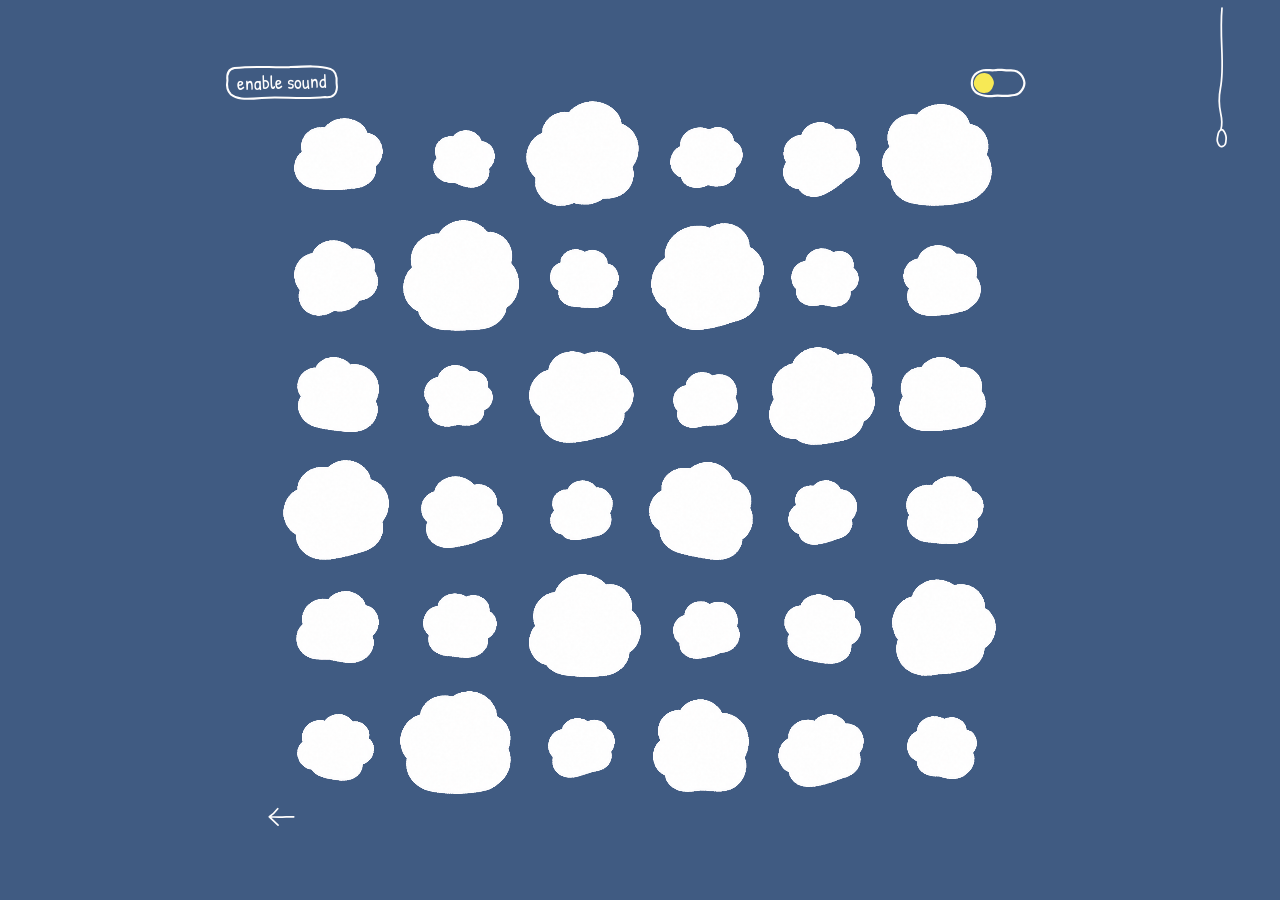
==== commit a8a717ae: "Improve mobile lighting and on-demand voice playback" ====
--- a/sheep.html
+++ b/sheep.html
@@ -12,8 +12,8 @@
       body { background: #405b82; }
       .curve-cover { position: fixed; inset: 0; z-index: 1000; width: 100%; height: 100%; fill: #a8b5cc; pointer-events: none; visibility: hidden; }
     </style>
-    <script type="module" crossorigin src="/assets/translate-toggle-Bk2ysANu.js"></script>
-    <link rel="stylesheet" crossorigin href="/assets/translate-toggle-D5ceTv0U.css">
+    <script type="module" crossorigin src="/assets/translate-toggle-T_7iM3cA.js"></script>
+    <link rel="stylesheet" crossorigin href="/assets/translate-toggle-CHnX2Cyh.css">
   </head>
   <body class="sheep-page">
     <a class="home-link" href="./" aria-label="Back to home">
--- a/assets/translate-toggle-CHnX2Cyh.css
+++ b/assets/translate-toggle-CHnX2Cyh.css
@@ -0,0 +1 @@
+@font-face{font-family:Patrick Hand;src:url(/assets/patrick-hand.ttf) format("truetype");font-style:normal;font-weight:400;font-display:swap}@font-face{font-family:superpop-variable;src:url(/assets/superpop-variable.ttf) format("truetype");font-style:normal;font-weight:200 700;font-display:swap}@font-face{font-family:"Baloo 2";src:url(/assets/baloo2-latin.woff2) format("woff2");font-style:normal;font-weight:400 600;font-display:swap}:root{--sheep-control-right-center: calc(75vw + 38px) ;--sheep-control-top: 6.6vh;--sheep-control-art-scale: 1;font-family:"Baloo 2",Arial Rounded MT Bold,system-ui,sans-serif;color:#44434a;background:#405b82;font-synthesis:none;text-rendering:optimizeLegibility;-webkit-font-smoothing:antialiased}*{box-sizing:border-box}.app-view.is-hidden{visibility:hidden;pointer-events:none}.sheep-view{position:fixed;inset:0}html,body{width:100%;min-height:100%;margin:0}body{overflow:hidden;overscroll-behavior:none;background:#405b82}@media(hover:hover)and (pointer:fine){html,body,body *{cursor:none!important}}.mushroom-pointer{position:fixed;z-index:2147483647;top:0;left:0;width:32px;height:39px;opacity:0;display:block;pointer-events:none;-webkit-user-select:none;user-select:none;transform:translate3d(-100px,-100px,0);will-change:transform;isolation:isolate}.mushroom-pointer.is-visible{opacity:1}@media(hover:none),(pointer:coarse){.mushroom-pointer{display:none}}.curve-cover{position:fixed;inset:0;z-index:1000;width:100%;height:100%;fill:#a8b5cc;pointer-events:none;visibility:hidden}.curve-transition-active .mushroom-pointer{opacity:0}.entry-shell{display:flex;min-height:100svh;width:100%;flex-direction:column;align-items:center;justify-content:center;padding:32px 18px 44px;text-align:center}.entry-page .entry-shell{font-family:superpop-variable,Arial Rounded MT Bold,system-ui,sans-serif;font-weight:200}.entry-intro{margin-bottom:32px;transform:translateY(13px)}.entry-intro h1{margin:0;color:#fff1cf;font-size:clamp(17px,1.85vw,21px);font-weight:400;line-height:1.2;letter-spacing:.005em}.entry-intro p{margin:8px 0 0;transform:translateY(3px);color:#e3e1e5;font-family:"Baloo 2",Arial Rounded MT Bold,system-ui,sans-serif;font-size:clamp(16px,1.55vw,18px);font-weight:400;line-height:1.3}.line-frame{position:relative;width:min(705px,94vw);aspect-ratio:3 / 1;touch-action:none}.line-frame canvas{display:block;position:absolute;inset:0;width:100%;height:100%}.line-frame .rive-canvas{top:calc(16px - 10.5%);left:-10.5%;right:auto;bottom:auto;width:121%;height:121%}.rive-canvas{filter:invert(1);mix-blend-mode:screen;touch-action:none}.entry-enter{--entry-enter-offset-y: 16px;margin-top:34px;transform-origin:center;visibility:hidden;opacity:0;pointer-events:none;color:#c4b977;font-size:clamp(20px,2.3vw,24px);font-weight:200;line-height:1.3;text-decoration:none;transition:font-weight .18s ease,color .18s ease,text-shadow .18s ease}.entry-enter:hover,.entry-enter.is-activating{color:#f7e955;font-weight:700}.entry-enter:hover{text-shadow:0 0 7px rgb(247 233 85 / 30%),0 0 15px rgb(247 233 85 / 16%)}.entry-enter.is-activating{text-shadow:0 0 7px rgb(247 233 85 / 42%),0 0 15px rgb(247 233 85 / 24%)}.entry-enter:focus-visible{outline:2px solid currentColor;outline-offset:5px}.entry-credit{margin:16px 0 0;font-size:14px;font-weight:200;letter-spacing:.01em;color:#cbd5e7}.sheep-shell{position:relative;z-index:1;display:grid;min-height:100svh;place-items:center;padding:3vmin}.sheep-viewport{position:relative;width:min(94vw,88svh,900px);aspect-ratio:1}.sheep-board{position:relative;width:100%;aspect-ratio:1;touch-action:none;-webkit-user-select:none;user-select:none}.translate-toggle{position:fixed;z-index:50;top:var(--sheep-control-top);left:var(--sheep-control-right-center);transform:translate(-50%);display:grid;width:76px;height:48px;place-items:center;padding:4px;border:0;border-radius:999px;background:transparent;-webkit-tap-highlight-color:transparent}.translate-toggle-art{display:block;width:68px;height:36px;overflow:visible;transform:scale(var(--sheep-control-art-scale));transform-origin:center}.translate-toggle-track{fill:transparent;stroke:#fefdfd;stroke-width:2.5px;stroke-linecap:round;stroke-linejoin:round}.translate-toggle-knob,.translate-toggle[data-state=on] .translate-toggle-track{fill:#f7e955}.translate-toggle[data-state=on] .translate-toggle-knob{fill:#866389}.translate-toggle:focus-visible{outline:2px solid #866389;outline-offset:2px}.sheep-base,.face-layer{position:absolute;inset:0;width:100%;height:100%}.sheep-base{display:block;pointer-events:none}.face-layer{pointer-events:none}.sheep-board.is-momentum-ready>.sheep-base{visibility:hidden}.sheep-motion,.sheep-body{position:absolute;display:block;pointer-events:none}.sheep-motion{overflow:visible}.sheep-gpu-light{position:absolute;inset:0;width:100%;height:100%;pointer-events:none}.sheep-board.is-gpu-lit .sheep-body{visibility:hidden}.sheep-body-mask{position:absolute;inset:0;pointer-events:none;-webkit-mask-image:url(/assets/sheep-body-mask.png);mask-image:url(/assets/sheep-body-mask.png);mask-mode:alpha;-webkit-mask-size:var(--sheep-mask-size, 100% 100%);mask-size:var(--sheep-mask-size, 100% 100%);-webkit-mask-position:var(--sheep-mask-position, 0 0);mask-position:var(--sheep-mask-position, 0 0);-webkit-mask-repeat:no-repeat;mask-repeat:no-repeat}.sheep-face{display:block;position:absolute;opacity:0;pointer-events:none;transform:translateY(22%) scale(.72);transform-origin:center 72%;transition:opacity .17s ease-out,transform .32s cubic-bezier(.19,1.27,.32,1)}.sheep-face.is-active{will-change:transform,opacity;opacity:1;transform:translateY(0) scale(1)}@media(max-width:500px){:root{--sheep-control-right-center: 75vw;--sheep-control-top: max(28px, env(safe-area-inset-top), env(safe-area-inset-bottom))}.entry-shell{padding-bottom:24px}.entry-intro{margin-bottom:22px;transform:none}.entry-intro p{transform:none}.line-frame .rive-canvas{inset:0;width:100%;height:100%}.entry-enter{--entry-enter-offset-y: 8px;margin-top:28px}.entry-credit{margin-top:12px}.sheep-viewport{width:min(94vw,76svh);overflow:hidden}.sheep-board{position:absolute;width:150%;left:-25%;top:-25%}.sheep-board .is-outer-ring{display:none}.sheep-base{clip-path:inset(20% 19% 20.5% 19%)}}@media(prefers-reduced-motion:reduce){.sheep-face{transition:none}}.sound-recovery{position:fixed;left:calc(100vw - var(--sheep-control-right-center));top:var(--sheep-control-top);transform:translate(-50%);z-index:50;width:132px;height:48px;padding:0;border:0;background:transparent;color:#fefdfd;font:22px Patrick Hand,cursive;line-height:1;cursor:pointer;-webkit-tap-highlight-color:transparent}.sound-recovery-art{position:relative;display:grid;place-items:center;width:100%;height:100%;transform-origin:center}.sound-recovery svg{position:absolute;inset:2px 0;width:100%;height:44px;overflow:visible;transform:scale(var(--sheep-control-art-scale));transform-origin:center}.sound-recovery path{fill:none;stroke:currentColor;stroke-width:2.3;stroke-linecap:round;stroke-linejoin:round}.sound-recovery-label{position:relative;display:block;transform:rotate(-1.3deg) translateY(-1px) scale(var(--sheep-control-art-scale))}.sound-recovery[hidden]{display:none}.sound-recovery:focus-visible{outline:2px solid currentColor;outline-offset:4px}@media(max-width:500px){.sound-recovery{width:96px;font-size:18px}.sound-recovery svg{left:50%;right:auto;width:87px;transform:translate(-50%) scale(var(--sheep-control-art-scale))}}.home-link{position:fixed;z-index:50;left:calc(100vw - var(--sheep-control-right-center));bottom:var(--sheep-control-top);transform:translate(-50%);display:flex;align-items:center;justify-content:center;width:76px;height:48px;padding:0;color:#fefdfd;text-decoration:none;-webkit-tap-highlight-color:transparent}.home-link-art{display:grid;place-items:center;width:48px;height:48px;transform-origin:center}.home-link svg{display:block;width:40px;height:30px;overflow:visible;transform:scale(var(--sheep-control-art-scale));transform-origin:center}.home-link path{fill:none;stroke:currentColor;stroke-width:2.1;stroke-linecap:round;stroke-linejoin:round}.home-link:focus-visible{outline:2px solid currentColor;outline-offset:4px}.sheep-night{position:fixed;inset:0;z-index:20;pointer-events:none;display:none}.sheep-night[hidden]{display:none}.sheep-night-shade,.sheep-night-stars{position:absolute;inset:0}.sheep-night-shade{background:radial-gradient(circle var(--night-radius, 280px) at var(--night-x, 50%) var(--night-y, 50%),rgb(0 0 0 / 2%) 0%,rgb(0 0 0 / 12%) 22%,rgb(0 0 0 / 42%) 48%,rgb(0 0 0 / 72%) 76%,rgb(0 0 0 / 86%) 100%)}.sheep-night-shade.is-vector-light{background:none}.sheep-night-shade.is-vector-light>svg{display:block;overflow:hidden}.sheep-light-definitions{position:absolute;pointer-events:none;overflow:hidden}.sheep-night-shade.is-risograph{background:#000000db;-webkit-mask-image:linear-gradient(#000,#000),var(--night-stamp);mask-image:linear-gradient(#000,#000),var(--night-stamp);-webkit-mask-size:100% 100%,calc(var(--night-radius) * 2) calc(var(--night-radius) * 2);mask-size:100% 100%,calc(var(--night-radius) * 2) calc(var(--night-radius) * 2);-webkit-mask-repeat:no-repeat;mask-repeat:no-repeat;-webkit-mask-position:0 0,calc(var(--night-x) - var(--night-radius)) calc(var(--night-y) - var(--night-radius));mask-position:0 0,calc(var(--night-x) - var(--night-radius)) calc(var(--night-y) - var(--night-radius));-webkit-mask-composite:xor;mask-composite:exclude}.sheep-night-glow{position:fixed;z-index:0;pointer-events:none;display:none;left:calc(var(--night-x, 50vw) - var(--night-radius, 280px));top:calc(var(--night-y, 50vh) - var(--night-radius, 280px));width:calc(var(--night-radius, 280px) * 2);height:calc(var(--night-radius, 280px) * 2);background:var(--night-glow-stamp) center / contain no-repeat;mix-blend-mode:screen;opacity:.92}.sheep-page .sheep-night-glow:not([hidden]){display:block}.sheep-star{position:absolute;opacity:var(--star-opacity);color:#f4cd62;transform-origin:center;animation:sheep-star-twinkle var(--star-duration) ease-out var(--star-delay) infinite}.sheep-star svg{display:block;width:100%;height:100%;overflow:visible;filter:var(--sheep-star-filter, none)}.sheep-star path{fill:currentColor;stroke:none}.sheep-night.is-paused .sheep-star{animation-play-state:paused}@keyframes sheep-star-twinkle{0%,to{opacity:var(--star-opacity);transform:scale(1)}50%{opacity:calc(var(--star-opacity) * .2);transform:scale(.65)}}.light-switch{position:fixed;z-index:60;top:0;right:1.6vw;width:76px;height:190px;padding:0;border:0;background:transparent;touch-action:none;-webkit-tap-highlight-color:transparent}.light-switch-art{display:block;width:100%;height:100%;overflow:visible}.light-cord,.light-pull-ring{fill:none;stroke:#fefdfd;stroke-width:var(--light-pull-stroke-width, 2.05px);stroke-linecap:round;stroke-linejoin:round}.light-switch:focus-visible{outline:2px solid #f7e955;outline-offset:-2px;border-radius:24px}@media(max-width:500px){.light-switch{right:0;transform:scale(.88);transform-origin:top center}}@media(prefers-reduced-motion:reduce){.sheep-star{animation:none}}
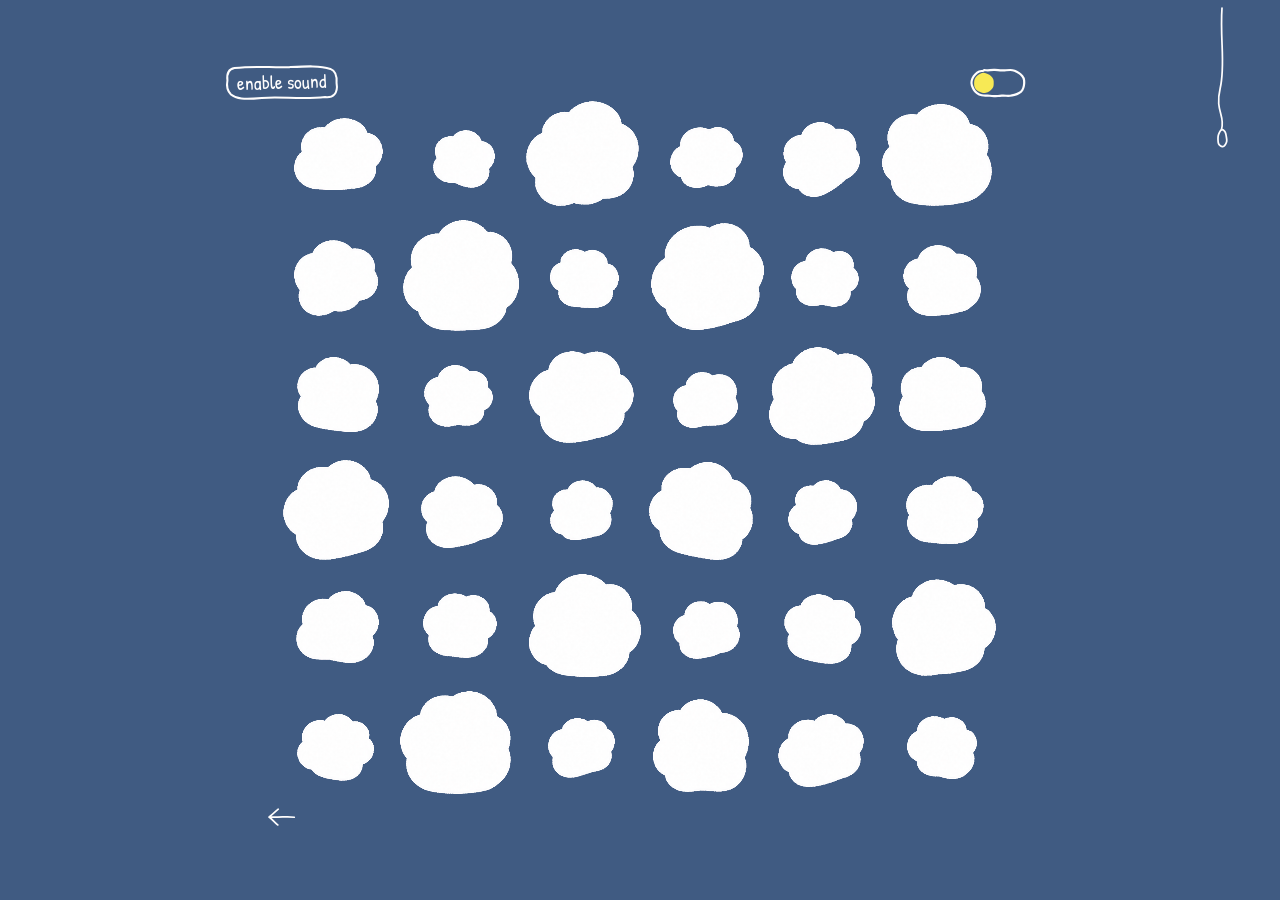
==== commit 39fdaa30: "Sharpen five sheep faces for web display" ====
--- a/sheep.html
+++ b/sheep.html
@@ -12,7 +12,7 @@
       body { background: #405b82; }
       .curve-cover { position: fixed; inset: 0; z-index: 1000; width: 100%; height: 100%; fill: #a8b5cc; pointer-events: none; visibility: hidden; }
     </style>
-    <script type="module" crossorigin src="/assets/translate-toggle-T_7iM3cA.js"></script>
+    <script type="module" crossorigin src="/assets/translate-toggle-CN2wNhhg.js"></script>
     <link rel="stylesheet" crossorigin href="/assets/translate-toggle-CHnX2Cyh.css">
   </head>
   <body class="sheep-page">
